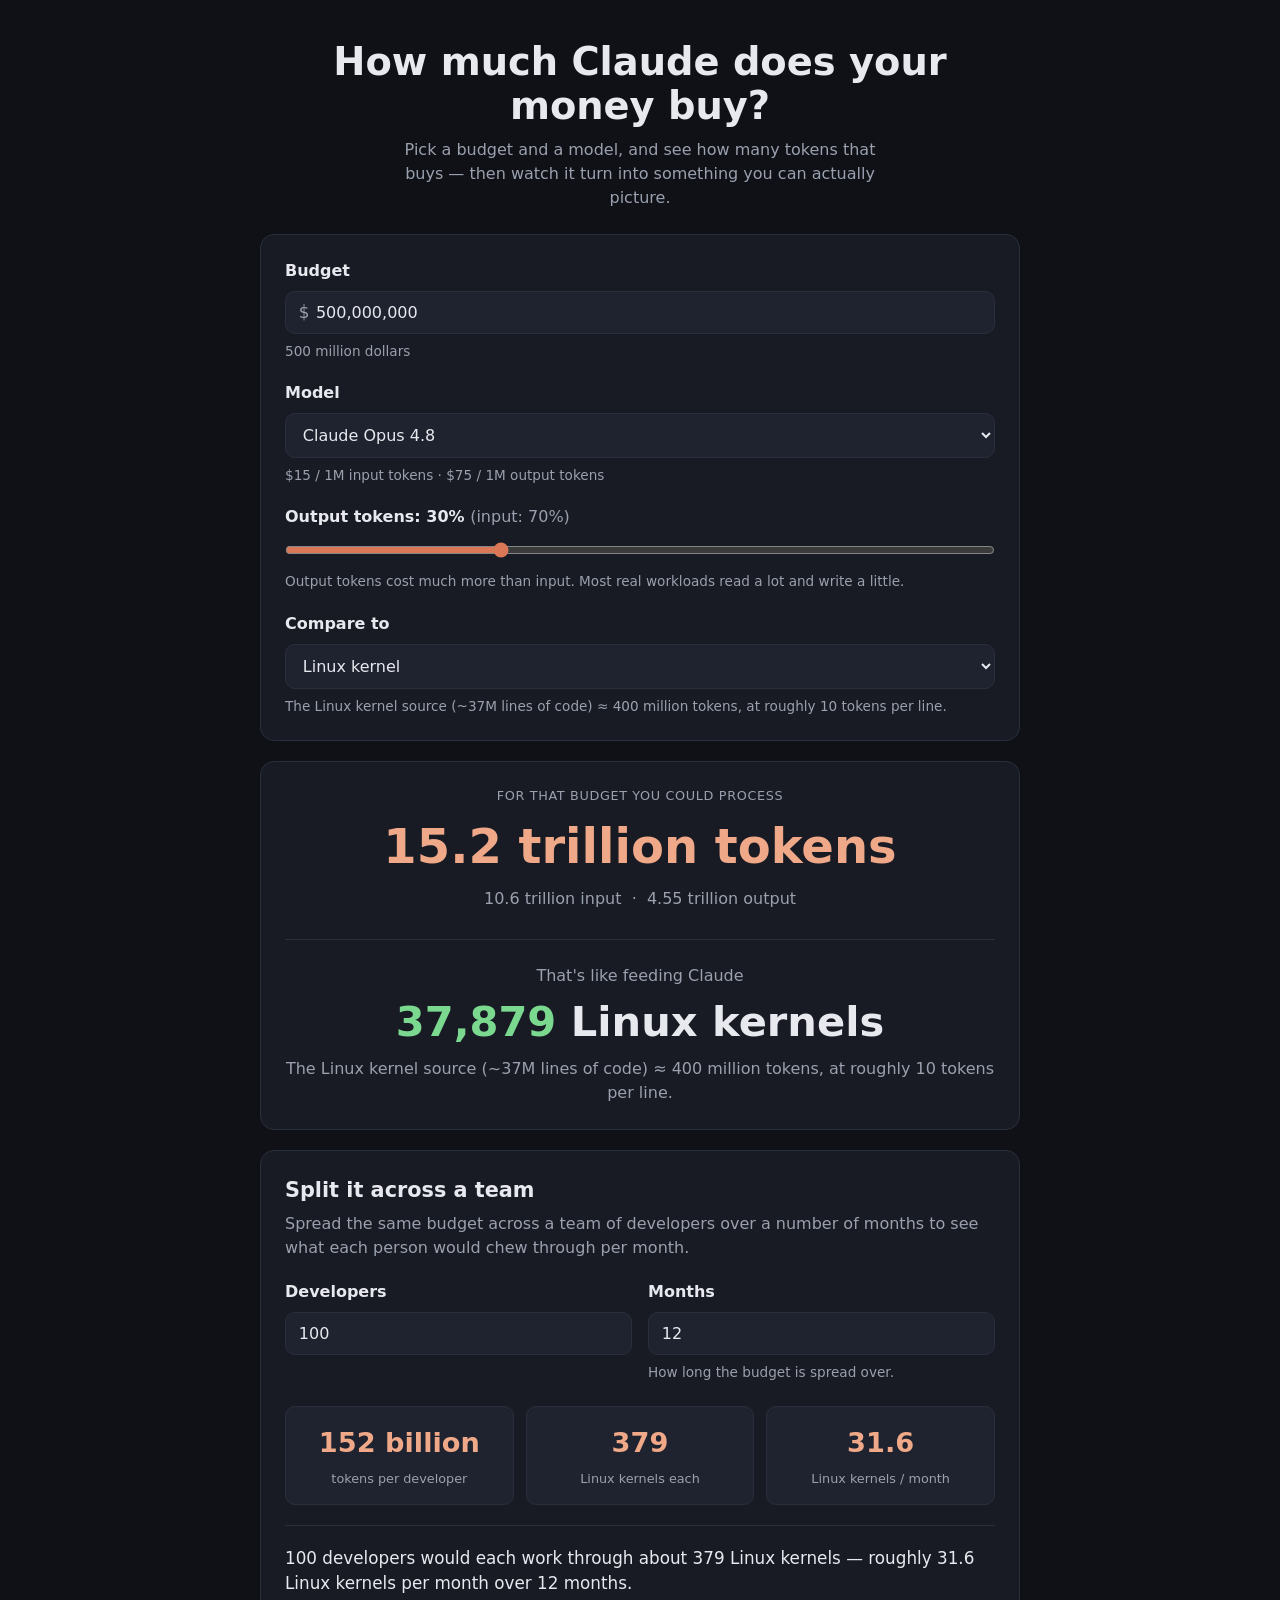
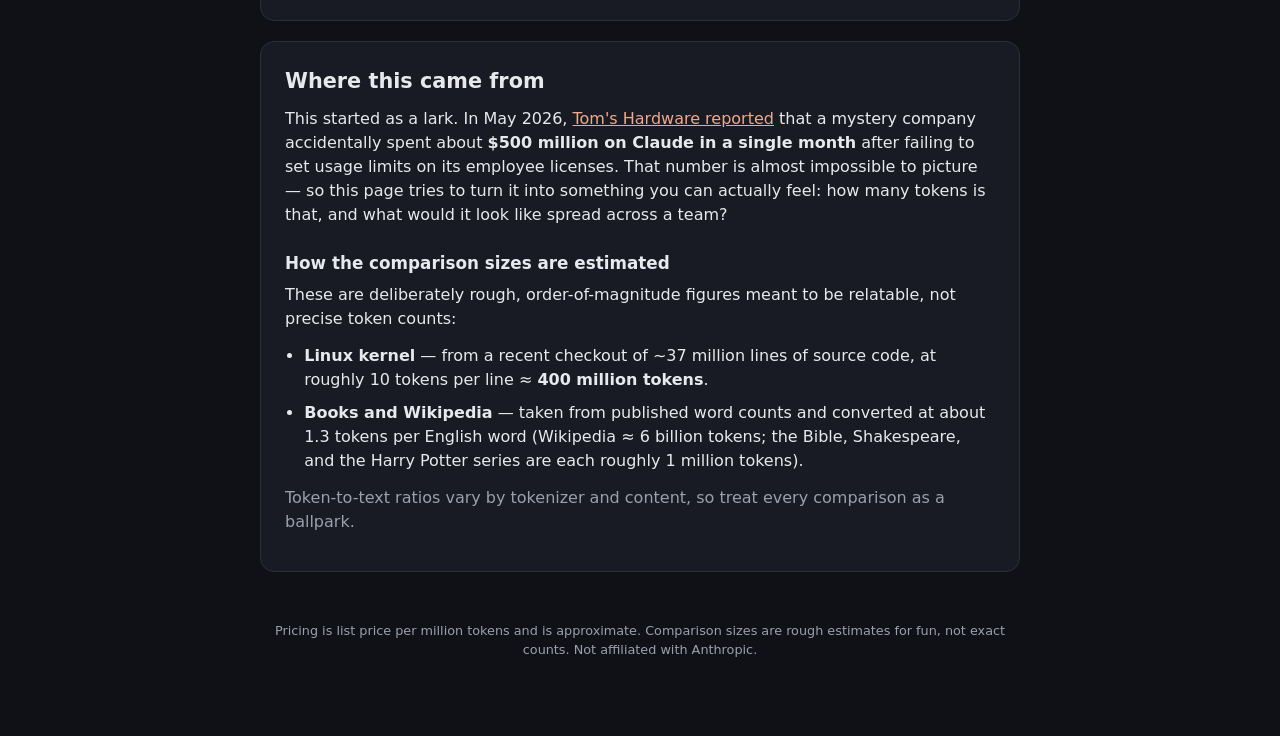
==== public/index.html @ 4e384bc3 "Restructure as Workers static-assets site to fix Cloudflare deploy The build ran 'npx wrangler deplo" ====
<!DOCTYPE html>
<html lang="en">
<head>
  <meta charset="UTF-8" />
  <meta name="viewport" content="width=device-width, initial-scale=1.0" />
  <title>Claude Cost Visualizer — what does $500M of Claude buy?</title>
  <meta name="description" content="Visualize how much work Claude can do for a given budget: tokens, and relatable comparisons like feeding the Linux kernel codebase thousands of times." />
  <link rel="stylesheet" href="styles.css" />
</head>
<body>
  <header class="site-header">
    <h1>How much Claude does your money buy?</h1>
    <p class="subtitle">
      Pick a budget and a model, and see how many tokens that buys —
      then watch it turn into something you can actually picture.
    </p>
  </header>

  <main>
    <!-- ============ CONTROLS ============ -->
    <section class="card controls" aria-label="Inputs">
      <div class="field">
        <label for="budget">Budget</label>
        <div class="input-prefix">
          <span aria-hidden="true">$</span>
          <input
            type="text"
            id="budget"
            inputmode="numeric"
            autocomplete="off"
            value="500,000,000" />
        </div>
        <p class="hint" id="budget-words">five hundred million dollars</p>
      </div>

      <div class="field">
        <label for="model">Model</label>
        <select id="model"></select>
        <p class="hint" id="model-pricing"></p>
      </div>

      <div class="field">
        <label for="output-split">
          Output tokens: <span id="output-split-value">30</span>%
          <span class="muted">(input: <span id="input-split-value">70</span>%)</span>
        </label>
        <input type="range" id="output-split" min="0" max="100" step="1" value="30" />
        <p class="hint">
          Output tokens cost much more than input. Most real workloads read
          a lot and write a little.
        </p>
      </div>

      <div class="field">
        <label for="unit">Compare to</label>
        <select id="unit"></select>
        <p class="hint" id="unit-detail"></p>
      </div>
    </section>

    <!-- ============ HEADLINE RESULT ============ -->
    <section class="card result" aria-live="polite">
      <p class="result-eyebrow">For that budget you could process</p>
      <p class="result-big"><span id="total-tokens">—</span> tokens</p>
      <p class="result-breakdown">
        <span id="input-tokens">—</span> input
        &nbsp;·&nbsp;
        <span id="output-tokens">—</span> output
      </p>

      <div class="comparison">
        <p class="comparison-lead">That's like feeding Claude</p>
        <p class="comparison-big">
          <span id="unit-count">—</span>
          <span id="unit-label" class="unit-label">Linux kernels</span>
        </p>
        <p class="comparison-sub" id="comparison-sub"></p>
      </div>
    </section>

    <!-- ============ PER-DEVELOPER ============ -->
    <section class="card dev-section" aria-label="Per developer breakdown">
      <h2>Split it across a team</h2>
      <p class="section-intro">
        Spread the same budget across a team of developers over a number of
        months to see what each person would chew through per month.
      </p>

      <div class="dev-controls">
        <div class="field">
          <label for="developers">Developers</label>
          <input type="number" id="developers" min="1" step="1" value="100" />
        </div>
        <div class="field">
          <label for="months">Months</label>
          <input type="number" id="months" min="1" step="1" value="12" />
          <p class="hint">How long the budget is spread over.</p>
        </div>
      </div>

      <div class="dev-results">
        <div class="stat">
          <span class="stat-num" id="dev-tokens">—</span>
          <span class="stat-label">tokens per developer</span>
        </div>
        <div class="stat">
          <span class="stat-num" id="dev-units">—</span>
          <span class="stat-label"><span class="unit-label">kernels</span> each</span>
        </div>
        <div class="stat">
          <span class="stat-num" id="dev-units-per-month">—</span>
          <span class="stat-label"><span class="unit-label">kernels</span> / month</span>
        </div>
      </div>

      <p class="dev-sentence" id="dev-sentence"></p>
    </section>

    <!-- ============ ABOUT / METHODOLOGY ============ -->
    <section class="card about" aria-label="About">
      <h2>Where this came from</h2>
      <p>
        This started as a lark. In May 2026,
        <a href="https://www.tomshardware.com/tech-industry/artificial-intelligence/mystery-company-accidentally-blew-usd500-million-on-claude-in-a-single-month-failed-to-put-usage-limit-on-licenses-for-employees"
           target="_blank" rel="noopener noreferrer">Tom's Hardware reported</a>
        that a mystery company accidentally spent about
        <strong>$500&nbsp;million on Claude in a single month</strong> after
        failing to set usage limits on its employee licenses. That number is
        almost impossible to picture — so this page tries to turn it into
        something you can actually feel: how many tokens is that, and what
        would it look like spread across a team?
      </p>

      <h3>How the comparison sizes are estimated</h3>
      <p>
        These are deliberately rough, order-of-magnitude figures meant to be
        relatable, not precise token counts:
      </p>
      <ul>
        <li>
          <strong>Linux kernel</strong> — from a recent checkout of ~37&nbsp;million
          lines of source code, at roughly 10 tokens per line ≈
          <strong>400&nbsp;million tokens</strong>.
        </li>
        <li>
          <strong>Books and Wikipedia</strong> — taken from published word
          counts and converted at about 1.3 tokens per English word
          (Wikipedia ≈ 6&nbsp;billion tokens; the Bible, Shakespeare, and the
          Harry Potter series are each roughly 1&nbsp;million tokens).
        </li>
      </ul>
      <p class="muted">
        Token-to-text ratios vary by tokenizer and content, so treat every
        comparison as a ballpark.
      </p>
    </section>
  </main>

  <footer class="site-footer">
    <p>
      Pricing is list price per million tokens and is approximate.
      Comparison sizes are rough estimates for fun, not exact counts.
      Not affiliated with Anthropic.
    </p>
  </footer>

  <script src="app.js"></script>
</body>
</html>
---- public/styles.css ----
:root {
  --bg: #0f1117;
  --bg-card: #181b24;
  --bg-card-2: #1f2330;
  --border: #2a2f3d;
  --text: #e7e9ee;
  --text-muted: #9aa0ad;
  --accent: #d97757;        /* warm Claude-ish clay */
  --accent-soft: #f0a988;
  --good: #7bd88f;
  --radius: 14px;
  --maxw: 760px;
}

* { box-sizing: border-box; }

html { -webkit-text-size-adjust: 100%; }

body {
  margin: 0;
  font-family: system-ui, -apple-system, "Segoe UI", Roboto, Helvetica, Arial, sans-serif;
  background: var(--bg);
  color: var(--text);
  line-height: 1.5;
  padding: 0 1rem 4rem;
}

main, .site-header, .site-footer {
  max-width: var(--maxw);
  margin: 0 auto;
}

/* ---------- header ---------- */
.site-header {
  padding: 2.5rem 0 1.5rem;
  text-align: center;
}
.site-header h1 {
  font-size: clamp(1.6rem, 5vw, 2.4rem);
  line-height: 1.15;
  margin: 0 0 0.6rem;
}
.subtitle {
  color: var(--text-muted);
  margin: 0 auto;
  max-width: 48ch;
}

/* ---------- cards ---------- */
.card {
  background: var(--bg-card);
  border: 1px solid var(--border);
  border-radius: var(--radius);
  padding: 1.5rem;
  margin-bottom: 1.25rem;
}

/* ---------- fields ---------- */
.field { margin-bottom: 1.25rem; }
.field:last-child { margin-bottom: 0; }

label {
  display: block;
  font-weight: 600;
  margin-bottom: 0.5rem;
}
.muted { color: var(--text-muted); font-weight: 400; }

.hint {
  color: var(--text-muted);
  font-size: 0.85rem;
  margin: 0.4rem 0 0;
}

input[type="text"],
input[type="number"],
select {
  width: 100%;
  background: var(--bg-card-2);
  border: 1px solid var(--border);
  color: var(--text);
  border-radius: 10px;
  padding: 0.7rem 0.8rem;
  font-size: 1rem;
  font-family: inherit;
}
input:focus, select:focus {
  outline: 2px solid var(--accent);
  outline-offset: 1px;
}

.input-prefix {
  display: flex;
  align-items: center;
  background: var(--bg-card-2);
  border: 1px solid var(--border);
  border-radius: 10px;
  padding-left: 0.8rem;
}
.input-prefix span { color: var(--text-muted); font-size: 1.05rem; }
.input-prefix input {
  border: none;
  background: transparent;
  padding-left: 0.4rem;
}
.input-prefix:focus-within { outline: 2px solid var(--accent); outline-offset: 1px; }
.input-prefix input:focus { outline: none; }

/* range */
input[type="range"] {
  width: 100%;
  accent-color: var(--accent);
  margin: 0.3rem 0 0;
}

/* ---------- headline result ---------- */
.result { text-align: center; }
.result-eyebrow {
  color: var(--text-muted);
  margin: 0 0 0.3rem;
  text-transform: uppercase;
  letter-spacing: 0.05em;
  font-size: 0.8rem;
}
.result-big {
  font-size: clamp(1.8rem, 7vw, 3rem);
  font-weight: 700;
  margin: 0;
  color: var(--accent-soft);
}
.result-breakdown {
  color: var(--text-muted);
  margin: 0.3rem 0 0;
}

.comparison {
  margin-top: 1.75rem;
  padding-top: 1.5rem;
  border-top: 1px solid var(--border);
}
.comparison-lead { color: var(--text-muted); margin: 0; }
.comparison-big {
  font-size: clamp(1.6rem, 6vw, 2.6rem);
  font-weight: 700;
  margin: 0.2rem 0;
}
.comparison-big #unit-count { color: var(--good); }
.comparison-sub { color: var(--text-muted); margin: 0; }

/* ---------- dev section ---------- */
.dev-section h2 {
  margin: 0 0 0.4rem;
  font-size: 1.3rem;
}
.section-intro { color: var(--text-muted); margin: 0 0 1.25rem; }

.dev-controls {
  display: grid;
  grid-template-columns: 1fr 1fr;
  gap: 1rem;
  margin-bottom: 1.5rem;
}

.dev-results {
  display: grid;
  grid-template-columns: repeat(3, 1fr);
  gap: 0.75rem;
  text-align: center;
}
.stat {
  background: var(--bg-card-2);
  border: 1px solid var(--border);
  border-radius: 10px;
  padding: 1rem 0.5rem;
}
.stat-num {
  display: block;
  font-size: clamp(1.2rem, 4.5vw, 1.7rem);
  font-weight: 700;
  color: var(--accent-soft);
}
.stat-label {
  display: block;
  color: var(--text-muted);
  font-size: 0.8rem;
  margin-top: 0.3rem;
}

.dev-sentence {
  margin: 1.25rem 0 0;
  padding-top: 1.25rem;
  border-top: 1px solid var(--border);
  font-size: 1.05rem;
}

/* ---------- about ---------- */
.about h2 { margin: 0 0 0.6rem; font-size: 1.3rem; }
.about h3 { margin: 1.5rem 0 0.4rem; font-size: 1.05rem; }
.about p { margin: 0 0 0.8rem; }
.about ul { margin: 0 0 0.8rem; padding-left: 1.2rem; }
.about li { margin-bottom: 0.6rem; }
.about a { color: var(--accent-soft); }
.about a:hover { color: var(--accent); }

/* ---------- footer ---------- */
.site-footer {
  color: var(--text-muted);
  font-size: 0.8rem;
  text-align: center;
  padding-top: 1rem;
}

/* ---------- mobile ---------- */
@media (max-width: 480px) {
  .dev-results { grid-template-columns: 1fr; }
  .dev-controls { grid-template-columns: 1fr; }
}
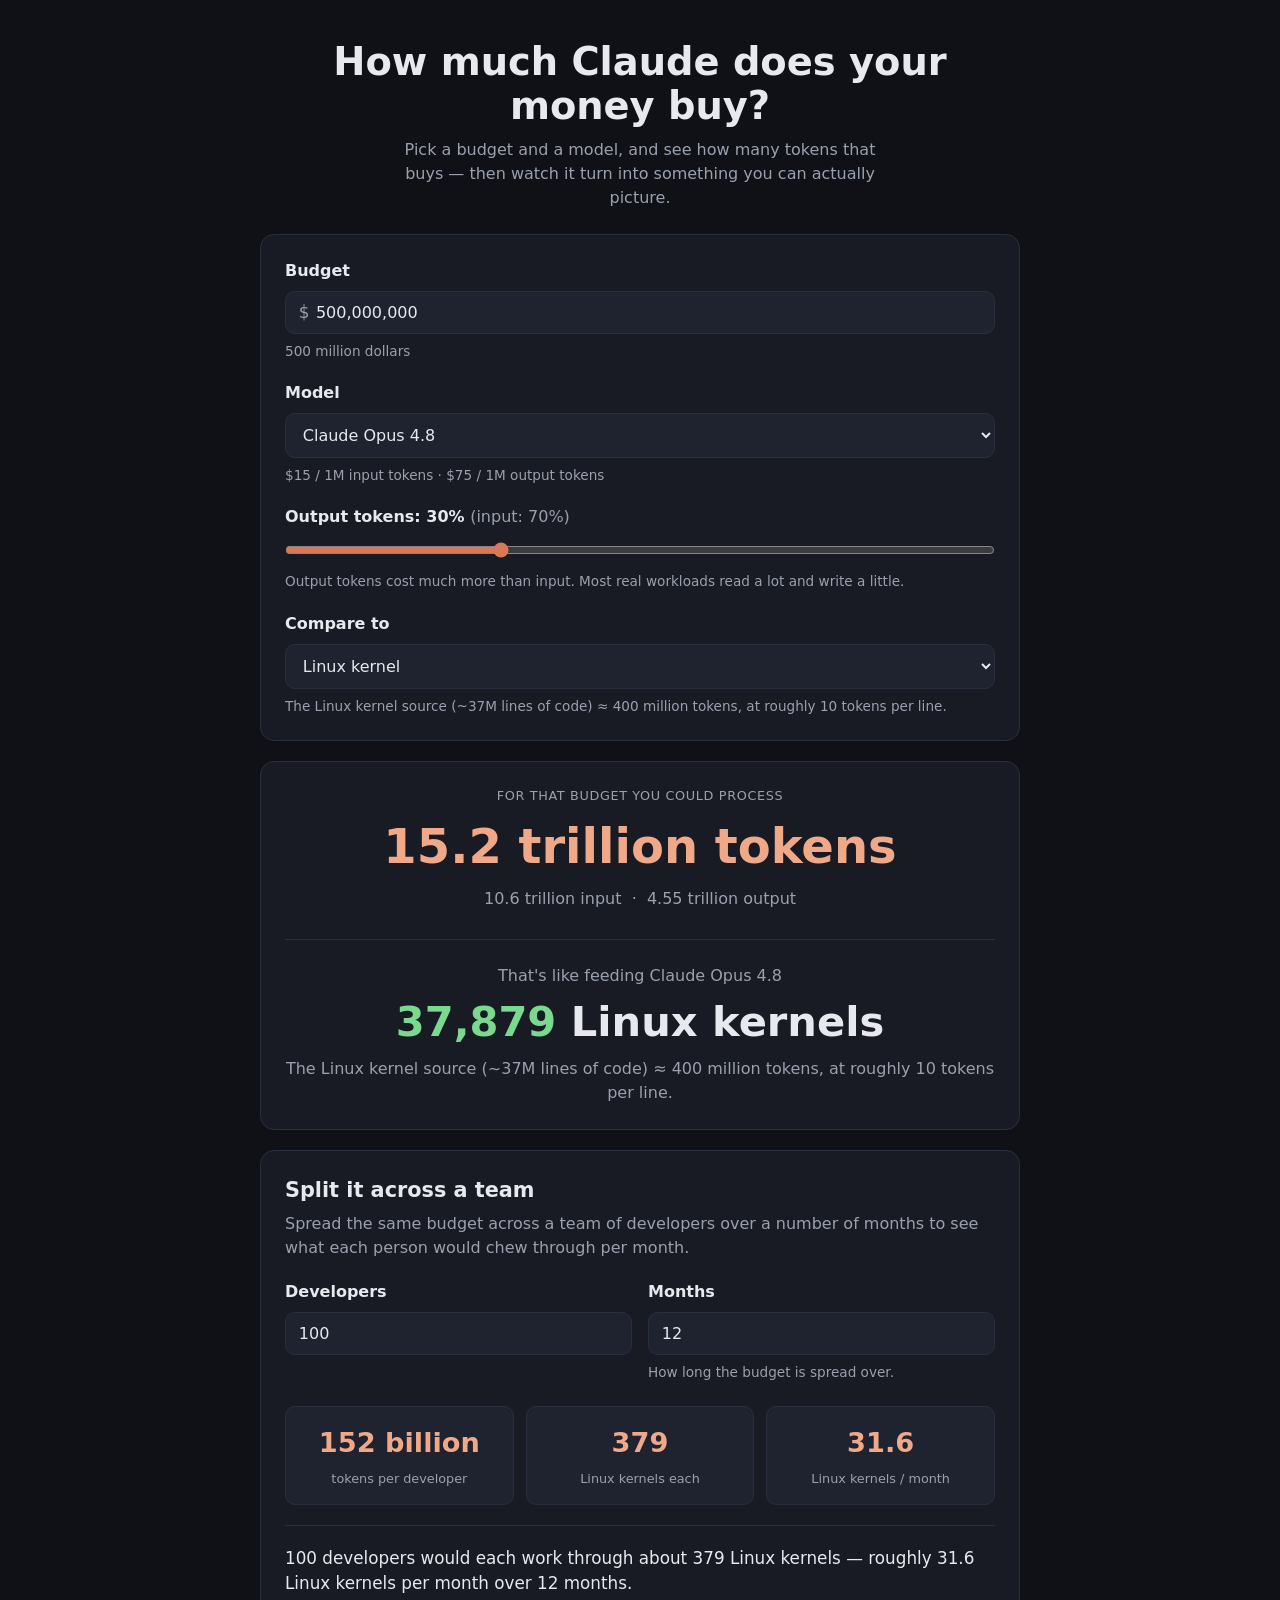
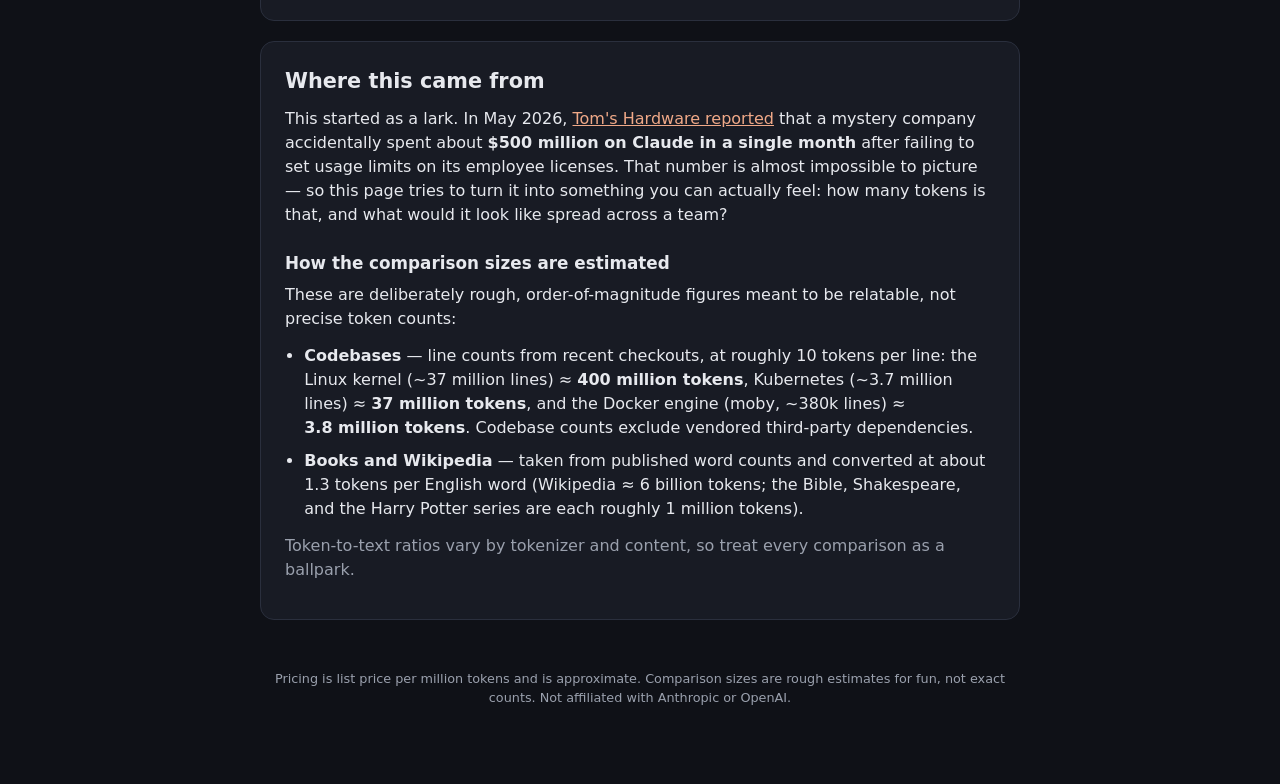
==== commit 3a574438: "Add Kubernetes/Docker comparisons and ChatGPT (OpenAI) models - New comparison units: Kubernetes (~3" ====
--- a/public/index.html
+++ b/public/index.html
@@ -69,7 +69,7 @@
       </p>
 
       <div class="comparison">
-        <p class="comparison-lead">That's like feeding Claude</p>
+        <p class="comparison-lead">That's like feeding <span id="feed-model">Claude</span></p>
         <p class="comparison-big">
           <span id="unit-count">—</span>
           <span id="unit-label" class="unit-label">Linux kernels</span>
@@ -138,9 +138,12 @@
       </p>
       <ul>
         <li>
-          <strong>Linux kernel</strong> — from a recent checkout of ~37&nbsp;million
-          lines of source code, at roughly 10 tokens per line ≈
-          <strong>400&nbsp;million tokens</strong>.
+          <strong>Codebases</strong> — line counts from recent checkouts, at
+          roughly 10 tokens per line: the Linux kernel (~37&nbsp;million lines)
+          ≈ <strong>400&nbsp;million tokens</strong>, Kubernetes (~3.7&nbsp;million
+          lines) ≈ <strong>37&nbsp;million tokens</strong>, and the Docker engine
+          (moby, ~380k lines) ≈ <strong>3.8&nbsp;million tokens</strong>.
+          Codebase counts exclude vendored third-party dependencies.
         </li>
         <li>
           <strong>Books and Wikipedia</strong> — taken from published word
@@ -160,7 +163,7 @@
     <p>
       Pricing is list price per million tokens and is approximate.
       Comparison sizes are rough estimates for fun, not exact counts.
-      Not affiliated with Anthropic.
+      Not affiliated with Anthropic or OpenAI.
     </p>
   </footer>
 
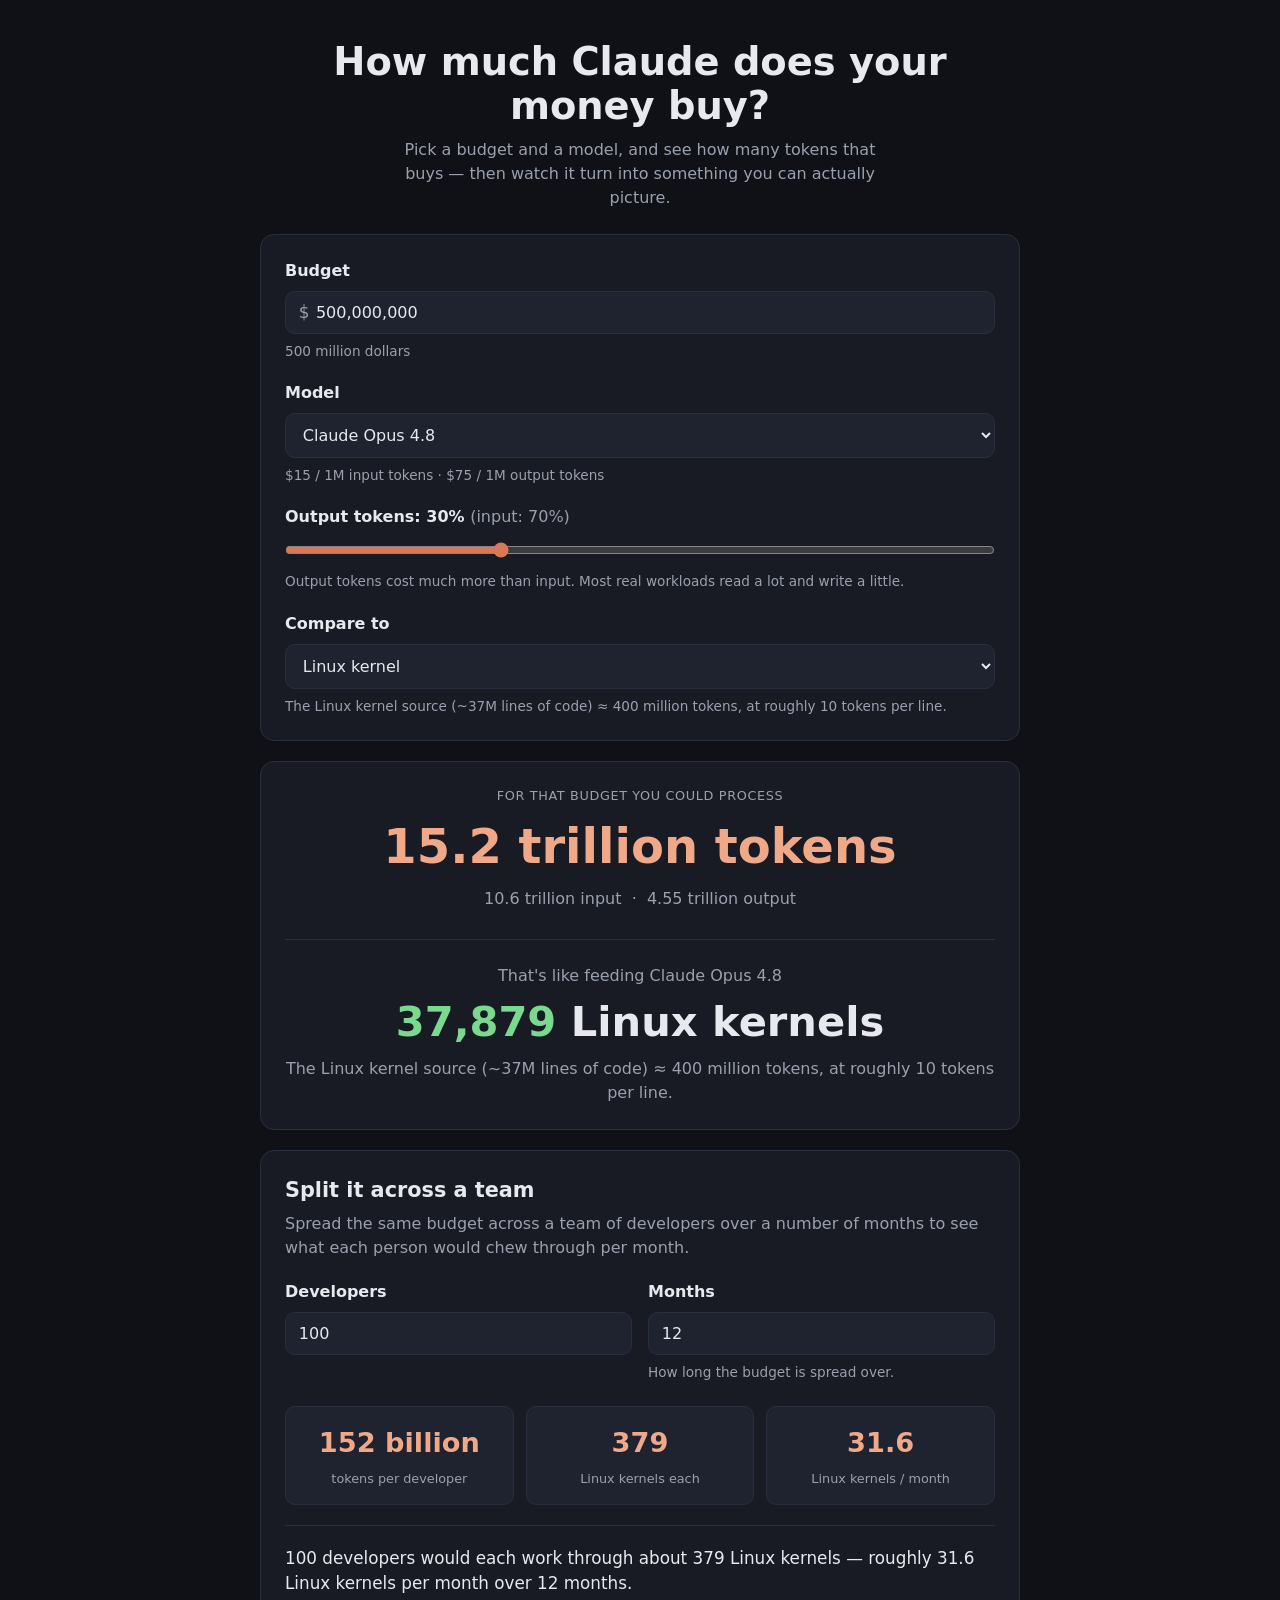
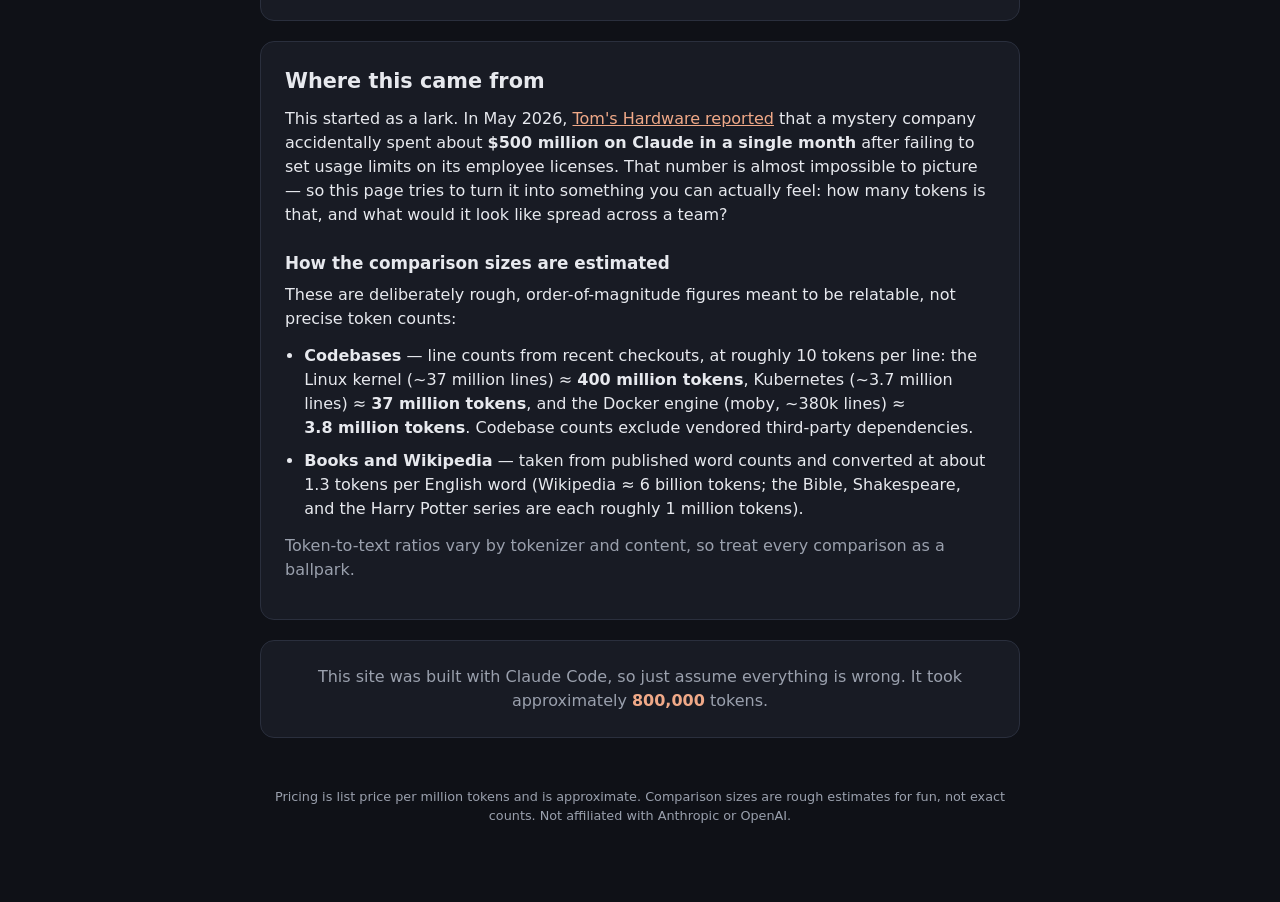
==== commit ed43cfd5: "Add built-with-Claude-Code disclaimer with approximate session token count" ====
--- a/public/index.html
+++ b/public/index.html
@@ -157,6 +157,14 @@
         comparison as a ballpark.
       </p>
     </section>
+
+    <!-- ============ BUILT-WITH DISCLAIMER ============ -->
+    <section class="card built-with" aria-label="How this was built">
+      <p>
+        This site was built with Claude Code, so just assume everything is
+        wrong. It took approximately <strong>800,000</strong> tokens.
+      </p>
+    </section>
   </main>
 
   <footer class="site-footer">
--- a/public/styles.css
+++ b/public/styles.css
@@ -202,6 +202,14 @@
 .about a { color: var(--accent-soft); }
 .about a:hover { color: var(--accent); }
 
+/* ---------- built-with disclaimer ---------- */
+.built-with {
+  text-align: center;
+  color: var(--text-muted);
+}
+.built-with p { margin: 0; }
+.built-with strong { color: var(--accent-soft); }
+
 /* ---------- footer ---------- */
 .site-footer {
   color: var(--text-muted);
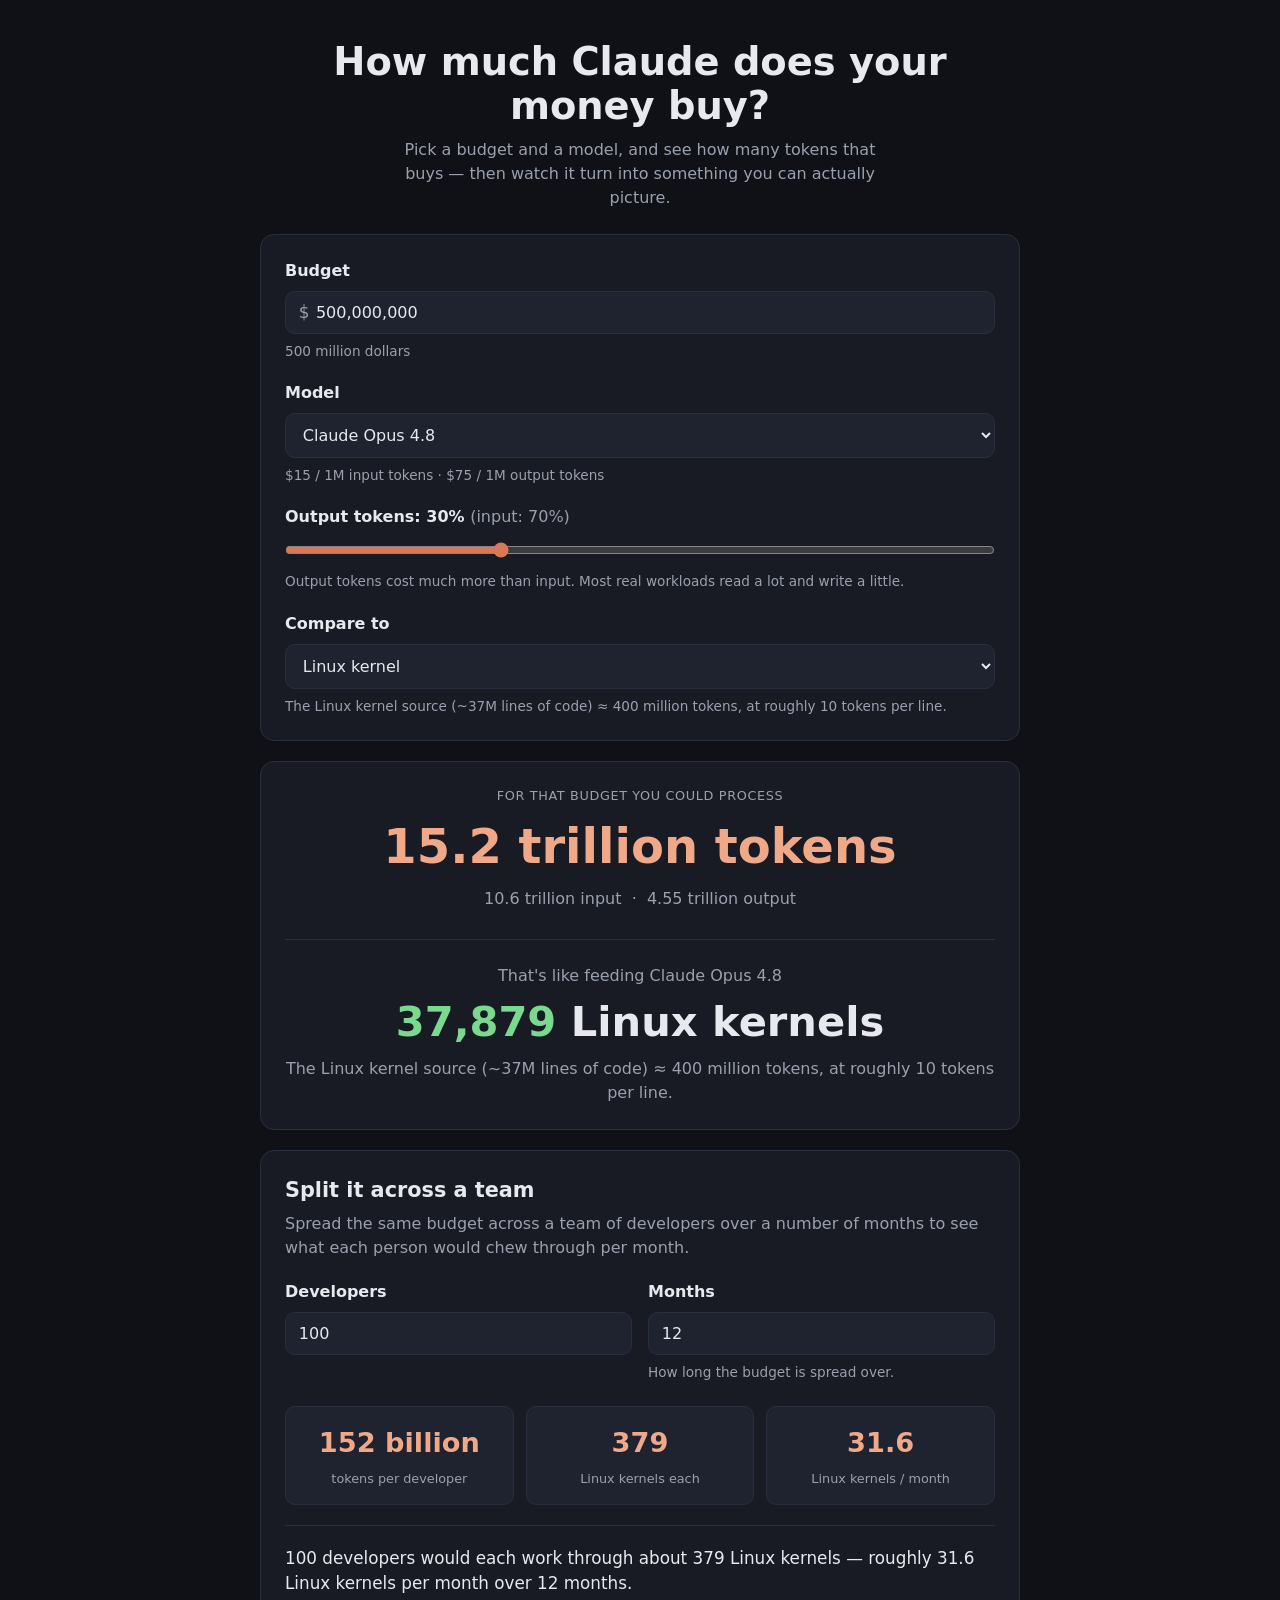
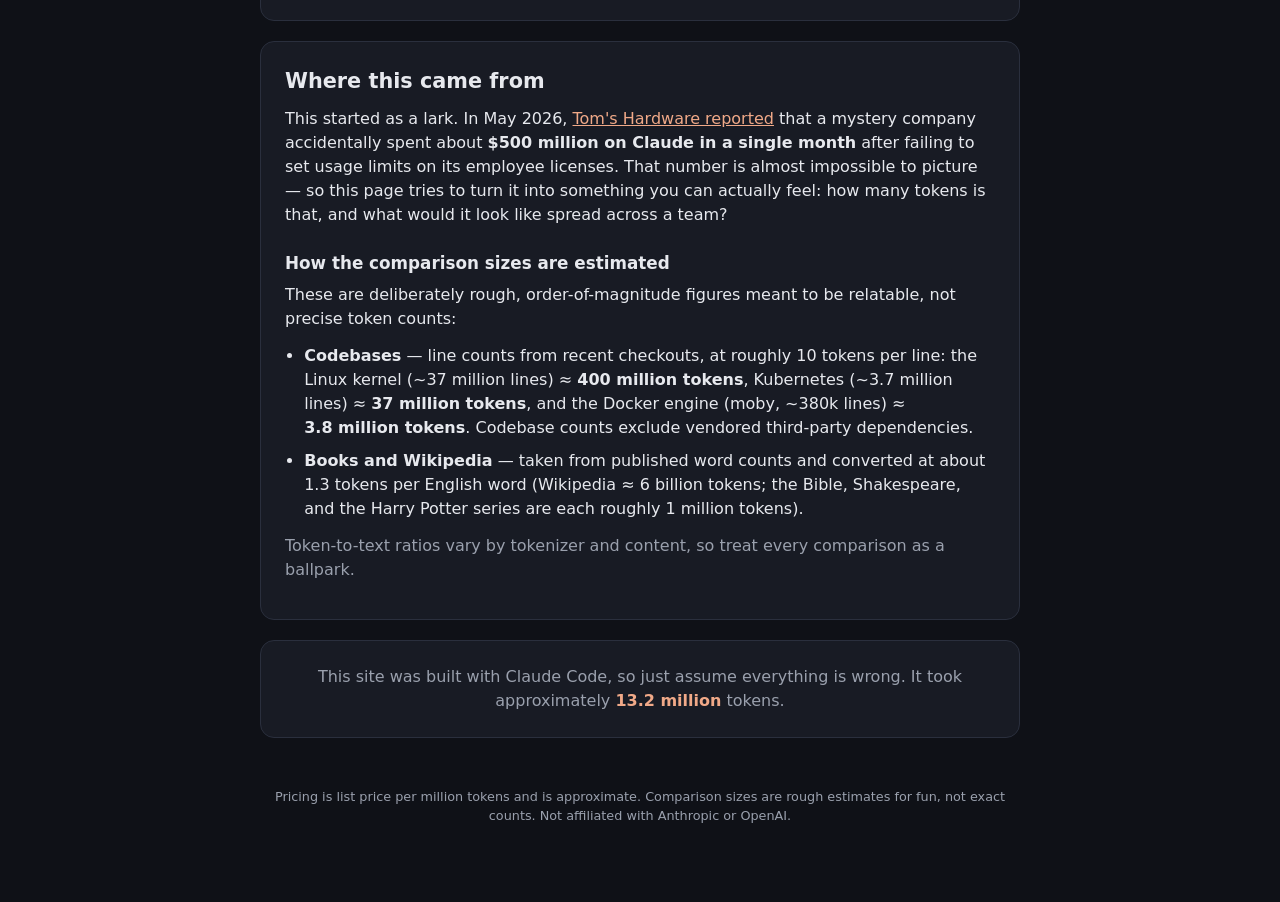
==== commit 9f44a308: "Update session token count to actual 13.2M" ====
--- a/public/index.html
+++ b/public/index.html
@@ -162,7 +162,7 @@
     <section class="card built-with" aria-label="How this was built">
       <p>
         This site was built with Claude Code, so just assume everything is
-        wrong. It took approximately <strong>800,000</strong> tokens.
+        wrong. It took approximately <strong>13.2 million</strong> tokens.
       </p>
     </section>
   </main>
